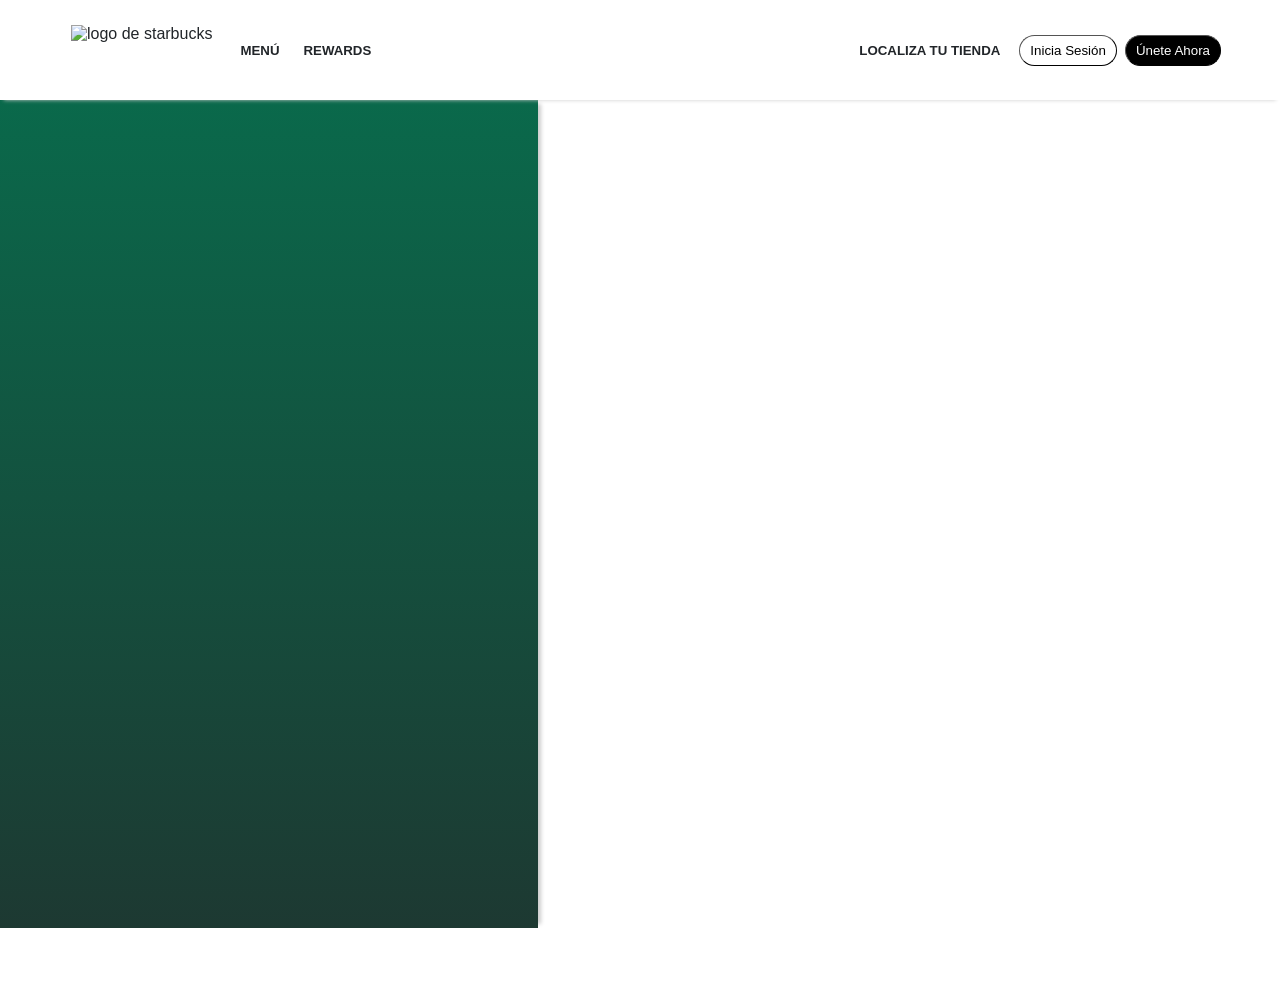
==== index.html @ 2ca8c6ea "primer commit" ====
<!DOCTYPE html>
<html lang="en">
<head>
    <meta charset="UTF-8">
    <meta name="viewport" content="width=device-width, initial-scale=1.0">
    <title>Registrate en nuestro programa de lealtad | Starbucks Rewards</title>
    <link rel="stylesheet" href="style.css">
</head>
<body>

    <nav>
        <section class="nav_sides">
            <img id="logo_navbar" src="https://images.seeklogo.com/logo-png/35/2/starbucks-logo-png_seeklogo-354127.png" alt="logo de starbucks">
            <div class="textos_navbar_left"><h5>MENÚ</h5></div>
            <div class="textos_navbar_left"><h5>REWARDS</h5></div>
        </section>

        <section class="nav_sides">
            <div style="margin-right: 15px;"><h5>LOCALIZA TU TIENDA</h5></div>
            <button class="botones_navbar" id="boton_1">Inicia Sesión</button>
            <button class="botones_navbar" id="boton_2">Únete Ahora</button>
        </section>
    </nav>

    <section class="main">
        <section class="left_green">
        </section>

        <section class="right_white">
        </section>
    </section>

</body>
</html>
---- style.css ----
body{
    background-color: #fff;
    margin: 0 0 0 0 ;
}


nav{
    box-shadow: 0 4px 4px -4px #ccc;

    background-origin: padding-box;
    background-color: #fff;

    padding-left: 55px;
    padding-right: 55px;

    font-family: sans-serif, Arial;
    font-size: 16px;
    color: rgb(33, 37, 41);

    position: sticky;
    top: 0px;

    height: 100px;

    display: flex;
    align-items: center;
    justify-content: space-between;

     z-index: 10000; 
}

    .nav_sides{
    display: flex;
    align-items: center;
}

        .textos_navbar_left{
        box-sizing: border-box;
        margin: 12;
        padding: 12px;
        font-size: 13.33;
}


            #logo_navbar{
            height: 50px;
            margin: 16px
}

        .botones_navbar{
            margin: 4px;
            padding: 7px 10px 7px 10px;
            border-radius: 30px;
            border-width: 1px;
            border-color: black;
        }

            #boton_2{
            
                color: rgb(255, 255, 255);
                background-color: black;
            }

                #boton_2:hover{
                    background-color: #707070;
                }

            #boton_1{
                background-color: #ffffff;
            }

                #boton_1:hover{
                    background-color: #ccc;
                }

.main{
    display: flex;
    flex-direction: row;
}

.left_green{
    
    flex-basis: 0 0 42%;

    box-shadow: 7px 0 4px -4px #ccc;
    position: sticky;
    top: 100px;

    height: 92vh;
    width: 42%;

    background-image: linear-gradient(0deg, rgb(29, 57, 50) 0%, rgb(10, 105, 75) 100%);;
}


.right_white{
    display: flex;
    position: ;
    height: 100vh;
    flex: 0 0 58%;
  
    background-color: #ffffff;

    width: 58%;

}
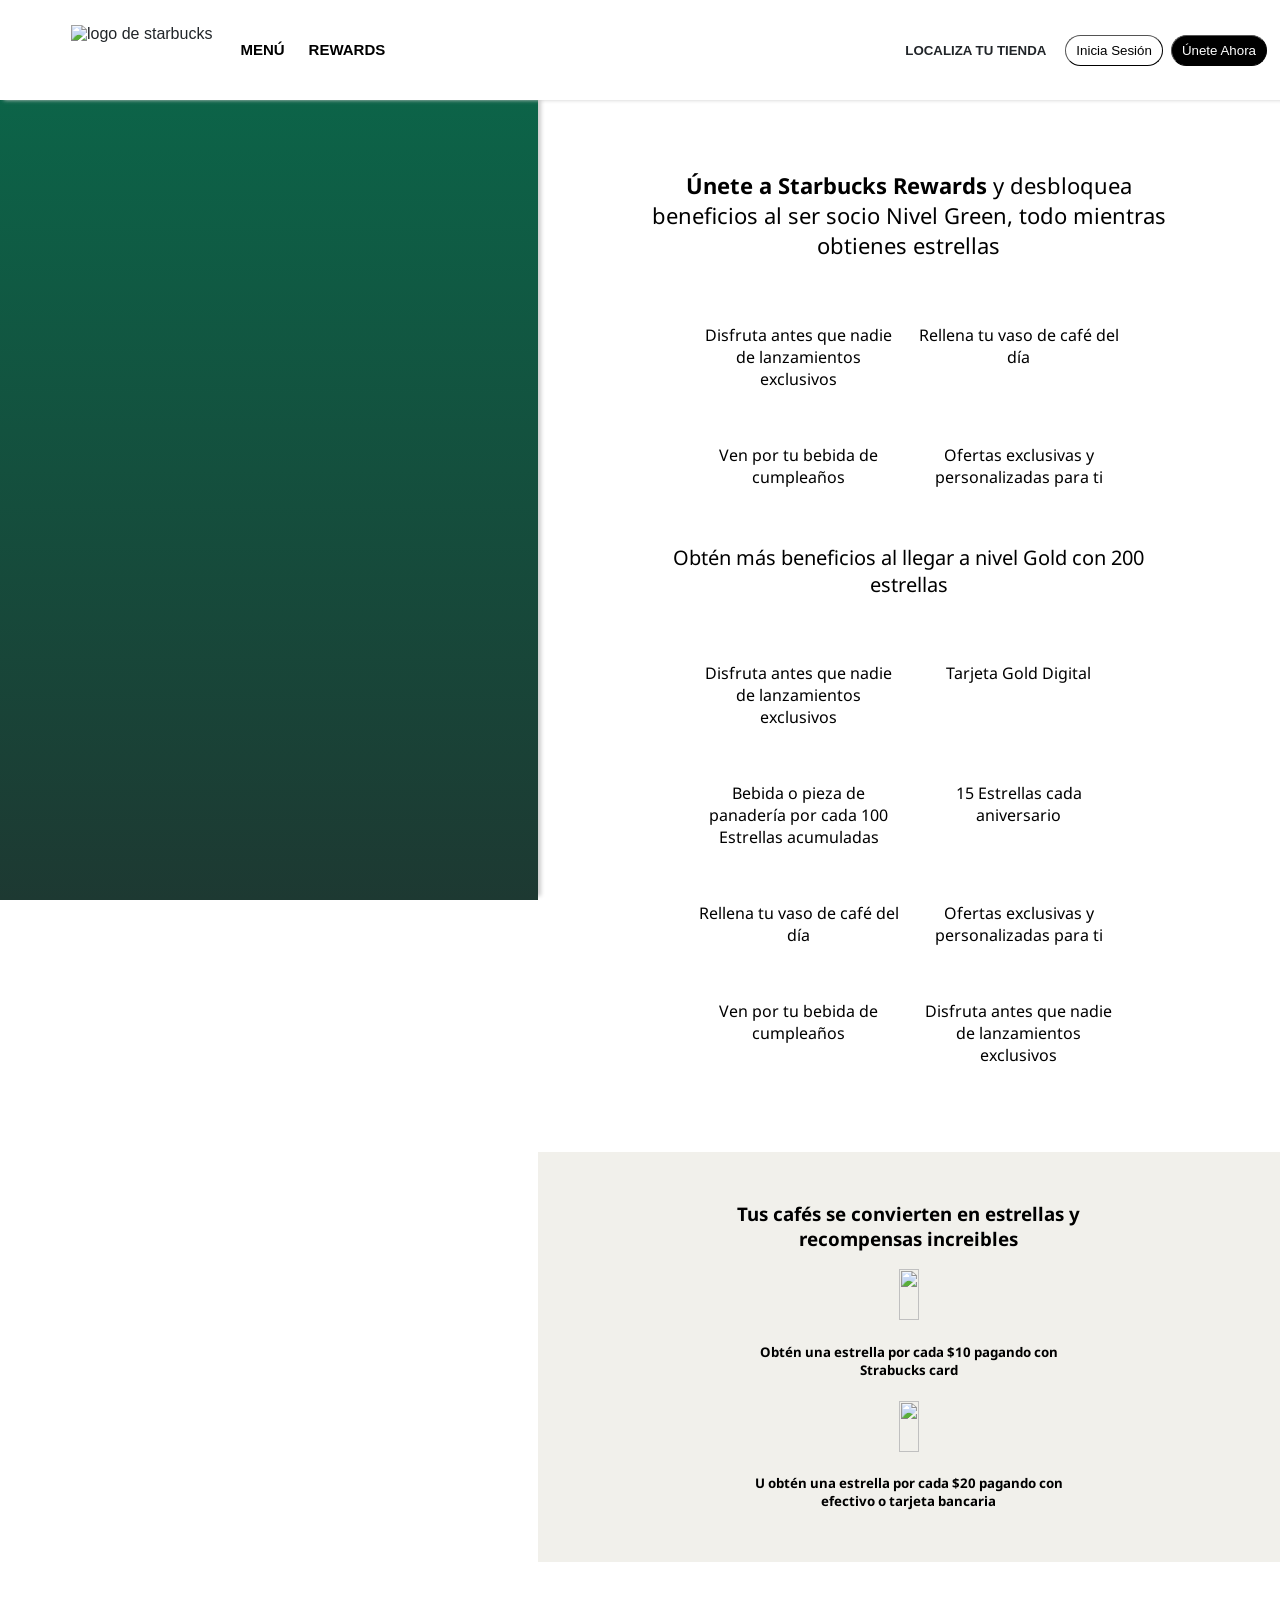
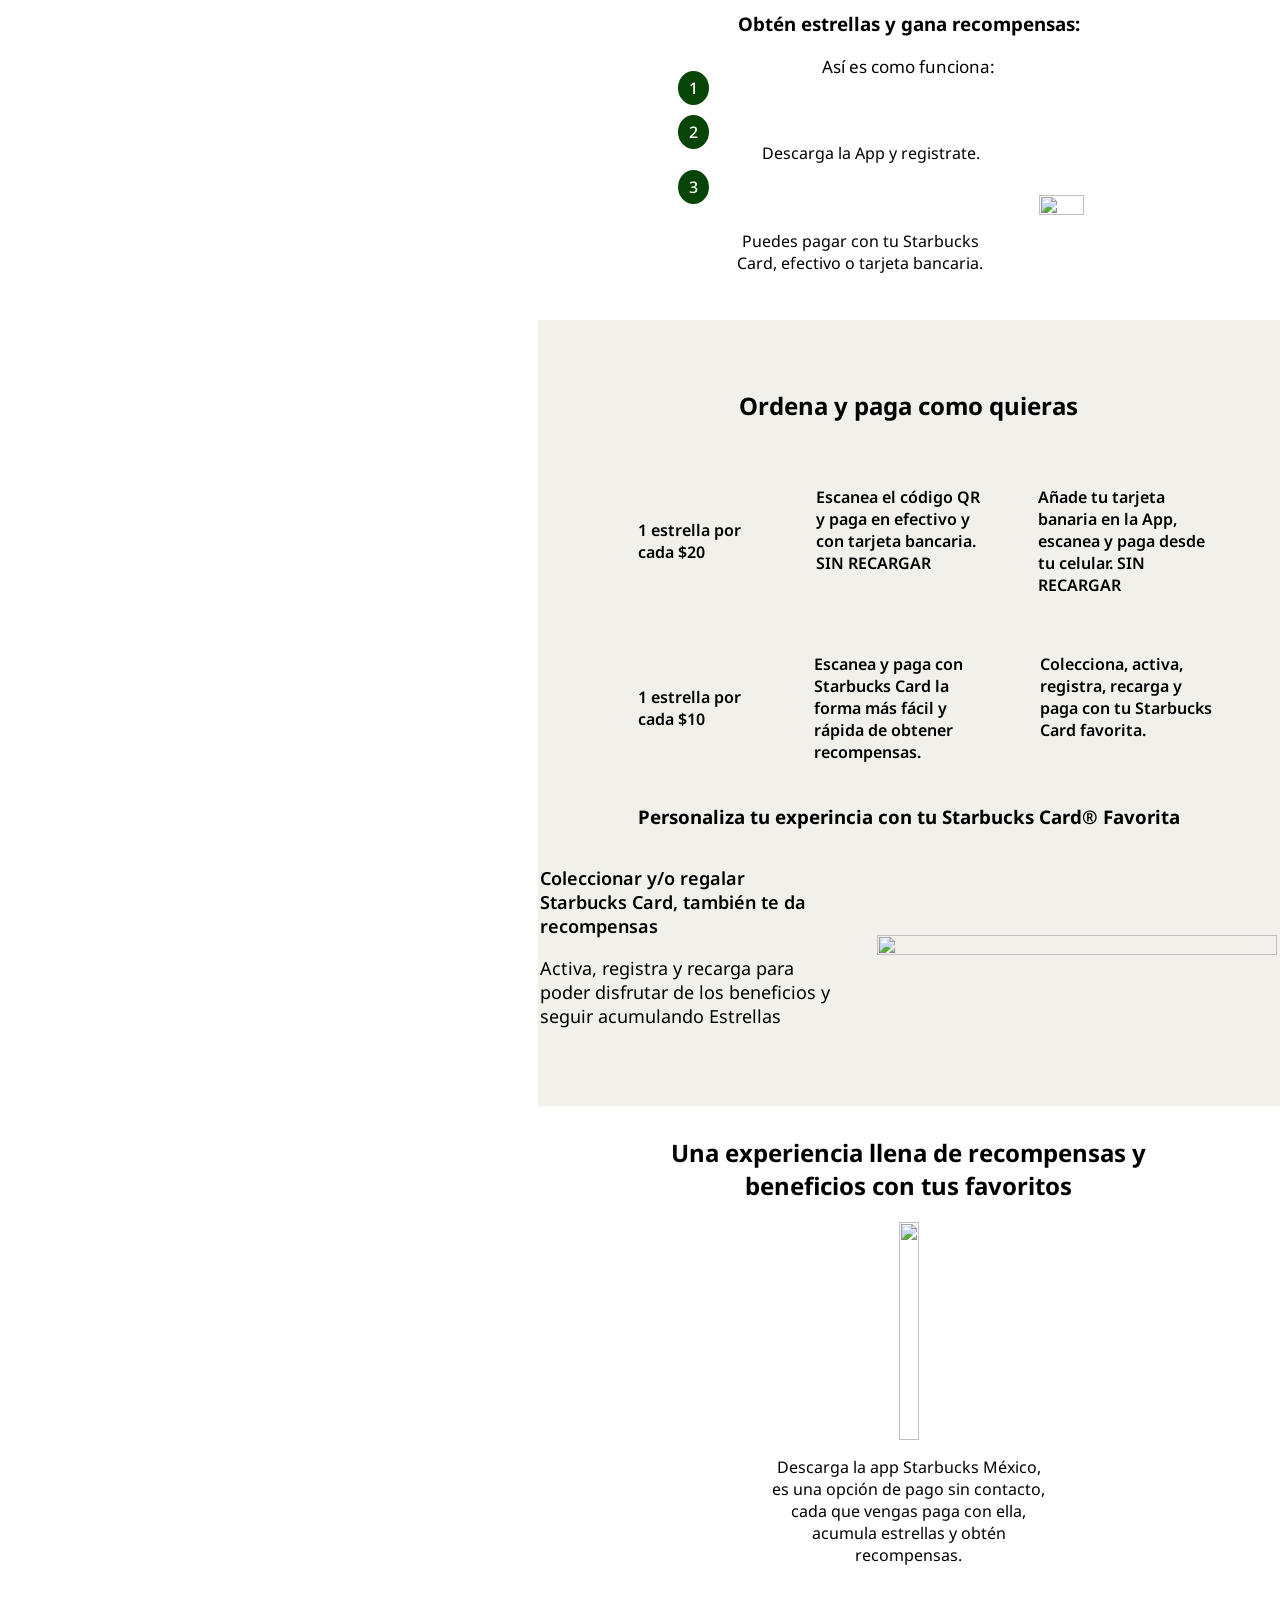
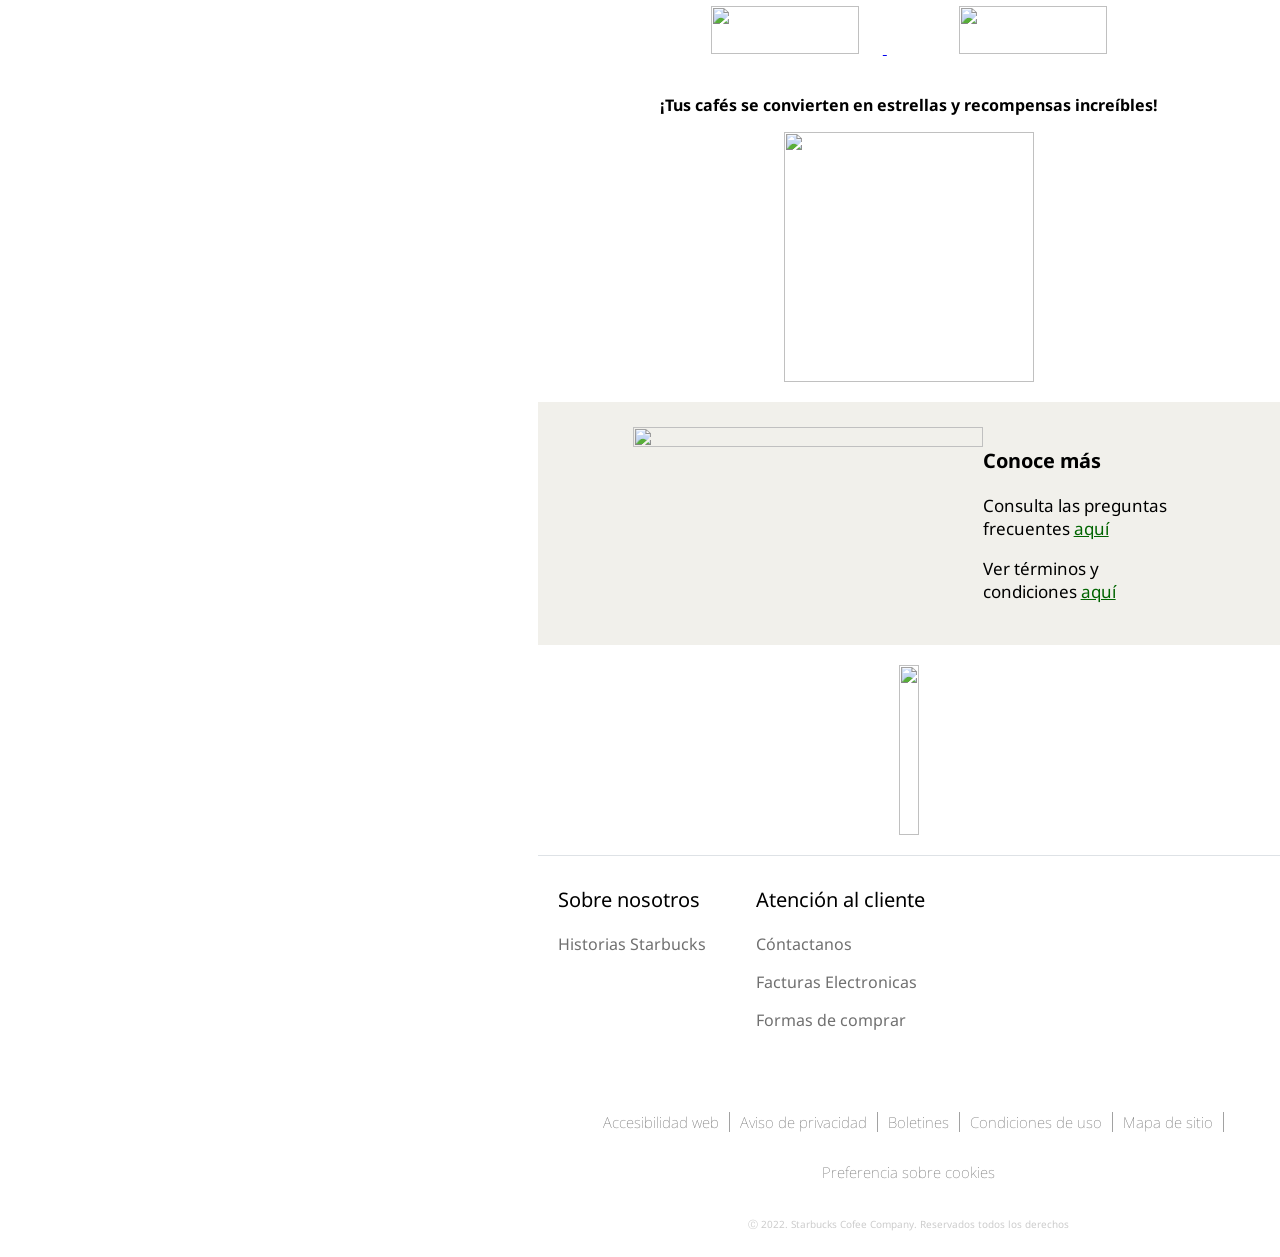
==== commit b17d5c41: "segundo commit" ====
--- a/index.html
+++ b/index.html
@@ -5,14 +5,17 @@
     <meta name="viewport" content="width=device-width, initial-scale=1.0">
     <title>Registrate en nuestro programa de lealtad | Starbucks Rewards</title>
     <link rel="stylesheet" href="style.css">
+    <style>
+    @import url('https://fonts.googleapis.com/css2?family=Noto+Sans:ital,wght@0,100..900;1,100..900&display=swap');
+    </style>
 </head>
 <body>
 
     <nav>
         <section class="nav_sides">
             <img id="logo_navbar" src="https://images.seeklogo.com/logo-png/35/2/starbucks-logo-png_seeklogo-354127.png" alt="logo de starbucks">
-            <div class="textos_navbar_left"><h5>MENÚ</h5></div>
-            <div class="textos_navbar_left"><h5>REWARDS</h5></div>
+            <div class="textos_navbar_left"><a class="botones_left" href="">MENÚ</a></div>
+            <div class="textos_navbar_left"><a class="botones_left" href="">REWARDS</a></div>
         </section>
 
         <section class="nav_sides">
@@ -22,11 +25,161 @@
         </section>
     </nav>
 
-    <section class="main">
+
         <section class="left_green">
         </section>
+    <section class="main">
 
         <section class="right_white">
+            <section id="primer_container">
+                <p style="margin: 0px 40px 26px 40px; text-align: center;" ><span style="font-weight: bold;">Únete a Starbucks Rewards</span> y desbloquea beneficios al ser socio Nivel Green, todo mientras obtienes estrellas</p>
+                <section class="container_imagenes_c1">
+                    <div class="elementos_c1"><img class="imagenes_c1" src="https://rewards.starbucks.mx/img/2023/06/nuevos-lanzamientos.png" alt=""> <p>Disfruta antes que nadie de lanzamientos exclusivos</p> </div>
+                    <div class="elementos_c1"><img class="imagenes_c1"src="https://rewards.starbucks.mx/img/2023/06/refill-cafe.png" alt=""> <p>Rellena tu vaso de café del día</p> </div>
+                    <div class="elementos_c1"><img class="imagenes_c1"src="https://rewards.starbucks.mx/img/2023/06/cumplea%C3%B1os.png" alt=""> <p>Ven por tu bebida de cumpleaños</p></div>
+                    <div class="elementos_c1"><img class="imagenes_c1" src="https://rewards.starbucks.mx/img/2023/06/ofertas-personalizadas.png" alt=""> <p>Ofertas exclusivas y personalizadas para ti</p></div>
+                </section>
+                <p style="margin: 40px 40px 26px 40px; text-align: center; font-size: 20px;">Obtén más beneficios al llegar a nivel Gold con 200 estrellas</p>
+                <section class="container_imagenes_c1">
+                    <div class="elementos_c1"><img class="imagenes_c1" src="https://rewards.starbucks.mx/img/2023/06/panaderia-bienvenida.png" alt=""><p>Disfruta antes que nadie de lanzamientos exclusivos</p></div>
+                    <div class="elementos_c1"><img class="imagenes_c1" src="https://rewards.starbucks.mx/img/2023/06/card-gold.png" alt=""><p>Tarjeta Gold Digital</p></div>
+                    <div class="elementos_c1"><img class="imagenes_c1" src="https://rewards.starbucks.mx/img/2023/06/100-estrellas.png" alt=""><p>Bebida o pieza de panadería por cada 100 Estrellas acumuladas</p></div>
+                    <div class="elementos_c1"><img class="imagenes_c1" src="https://rewards.starbucks.mx/img/2023/06/15-estrellas-aniversario.png" alt=""><p>15 Estrellas cada aniversario</p></div>
+                    <div class="elementos_c1"><img class="imagenes_c1" src="https://rewards.starbucks.mx/img/2023/06/refill-cafe.png" alt=""><p>Rellena tu vaso de café del día</p></div>
+                    <div class="elementos_c1"><img class="imagenes_c1" src="https://rewards.starbucks.mx/img/2023/06/ofertas-personalizadas.png" alt=""><p>Ofertas exclusivas y personalizadas para ti</p></div>
+                    <div class="elementos_c1"><img class="imagenes_c1" src="https://rewards.starbucks.mx/img/2023/06/cumplea%C3%B1os.png" alt=""><p>Ven por tu bebida de cumpleaños</p></div>
+                    <div class="elementos_c1"><img class="imagenes_c1" src="https://rewards.starbucks.mx/img/2023/06/nuevos-lanzamientos.png" alt=""><p>Disfruta antes que nadie de lanzamientos exclusivos</p></div>
+
+                </section>
+            </section>
+               
+            <section id=segundo_container >
+                <h3 style="width: 398px">Tus cafés se convierten en estrellas y recompensas increibles</h3>
+                <img class="imagenes_c2" src="https://rewards.starbucks.mx/img/2023/06/valor-estrella-sbx.png" alt="">
+                <h5 style="width: 350px;">Obtén una estrella por cada $10 pagando con Strabucks card</h5>
+                
+                <img class="imagenes_c2" src="https://rewards.starbucks.mx/img/2023/06/valor-estrella-efectivo.png" alt="">
+                <h5 style="width: 350px;">U obtén una estrella por cada $20
+                pagando con efectivo o tarjeta bancaria</h5>
+            </section>
+
+            <section id="tercer_container"> 
+                <h3>Obtén estrellas y gana recompensas:</h3>
+                <p style="font-size: 17px;">Así es como funciona:</p>
+
+                <section id="contenido_c3">
+                    <img id="right_c3" src="https://rewards.starbucks.mx/img/2023/06/chica-sbx.png" alt="">
+                    <section id="left_c3">
+                        <div data-name="1" class="elementos_c3">                   
+                            <img  class="imagenes_c3" src="https://rewards.starbucks.mx/img/2023/06/paso-1-movil.png" alt="">
+                            <p>Descarga la App y registrate.</p>
+                        </div>
+                        <div data-name="2" class="elementos_c3">                   
+                            <img  style="width: 50%; padding-left: 20px; padding-top: 20px;" src="https://rewards.starbucks.mx/img/2023/06/paso3.gif" alt="">
+                            <p></p>
+                        </div>
+                        <div data-name="3" class="elementos_c3">                   
+                            <img  class="imagenes_c3" src="https://rewards.starbucks.mx/img/2023/06/paso-2-movil.png" alt="">
+                            <p>Puedes pagar con tu Starbucks Card, efectivo o tarjeta bancaria.</p>
+                        </div>
+                    </section>
+                </section>
+            </section>
+
+            <section id="cuarto_container">
+                <h2 style="margin-bottom: 48px;">Ordena y paga como quieras</h2>
+                <section class="tercios_c4">
+                    <div class="primeros_tercios_c4">
+                        <img class="star1" src="https://rewards.starbucks.mx/img/2023/06/estrella.png" alt="">
+                        <p>1 estrella por cada $20</p>
+                    </div>
+                    <div class="segundos_terceros_c4">
+                        <img class="telefonos_c4" src="https://rewards.starbucks.mx/img/2023/06/efectivo.png" alt="">
+                        <p>Escanea el código QR y paga en efectivo y con tarjeta bancaria. SIN RECARGAR</p>
+                    </div>
+                    <div class="segundos_terceros_c4">
+                        <img class="telefonos_c4"src="https://rewards.starbucks.mx/img/2023/06/tarjeta-credito.png" alt="">
+                        <p>Añade tu tarjeta banaria en la App, escanea y paga desde tu celular. SIN RECARGAR</p>
+                    </div>
+                </section>
+                <section class="tercios_c4">
+                    <div class="primeros_tercios_c4">
+                        <img class="star1" src="https://rewards.starbucks.mx/img/2023/06/estrella.png" alt="">
+                        <p>1 estrella por cada $10</p>
+                    </div>
+                    <div class="segundos_terceros_c4">
+                        <img class="telefonos_c4" src="https://rewards.starbucks.mx/img/2023/06/sbx-pago.png" alt="">
+                        <p>Escanea y paga con Starbucks Card la forma más fácil y rápida de obtener recompensas.</p>
+                    </div>
+                    <div class="segundos_terceros_c4">
+                        <img class="telefonos_c4"src="https://rewards.starbucks.mx/img/2023/06/tarjetas-sbx.png" alt="">
+                        <p>Colecciona, activa, registra, recarga y paga con tu Starbucks Card favorita.</p>
+                    </div>
+                </section>
+                <h3>Personaliza tu experincia con tu Starbucks Card® Favorita</h3>
+                <section id="bottom_c4">
+                    <div style="width: 40%;">
+                        <p>Coleccionar y/o regalar Starbucks Card, también te da recompensas</p>
+                        <p style="font-weight: normal;">Activa, registra y recarga para poder disfrutar de los beneficios y seguir acumulando Estrellas</p>
+                    </div>                  
+                    <img style="width: 400px; height: fit-content;" src="https://rewards.starbucks.mx/img/2023/06/sbx-cards.gif" alt="">
+                </section>
+
+
+            </section>
+
+            <section id="quinto_container">
+                <h2>Una experiencia llena de recompensas y beneficios con tus favoritos</h2>
+                <img style="height: 218px; width: fit-content;" src="https://rewards.starbucks.mx/img/2023/06/estrellas-65.gif" alt="">
+                <p style="width: 50%;">Descarga la app Starbucks México, es una opción de pago sin contacto, cada que vengas paga con ella, acumula estrellas y obtén recompensas.</p>
+                <div id="botones_descarga">
+                    <a target="_blank" class="boton_descarga"  href="https://apps.apple.com/mx/app/starbucks-m%C3%A9xico/id570779372">
+                        <img class="boton_descarga" src="https://rewards.starbucks.mx/items/4fe2e05c02a54cec809c3926b2fc1f23.png" alt="">
+                    </a>    
+                    <a target="_blank" class="boton_descarga" href="https://play.google.com/store/apps/details?id=com.starbucks.mx">
+                        <img class="boton_descarga" src="https://rewards.starbucks.mx/items/F9E95B11CA554D399139CE1BEDC36A10.png" alt="">
+                    </a>
+                </div>
+                <p style="font-weight: bold;">¡Tus cafés se convierten en estrellas y recompensas increíbles!</p>
+                <img style="height: 250px; width: 250px;" src="https://rewards.starbucks.mx/img/2023/06/gold-pan.png" alt="">
+            </section>
+
+            <section id="sexto_container">
+                <img id="img_c6" src="https://rewards.starbucks.mx/img/2023/06/icono.png" alt="">
+                <div>
+                    <h3>Conoce más</h3>
+                    <p>Consulta las preguntas frecuentes <span><a class="links_c6" href="">aquí</a></span></p>
+                    <p>Ver términos y condiciones <span><a class="links_c6" href="">aquí</a></span></p>
+                </div>
+            </section>
+
+            <section id="septimo_container">
+                <img style="height: 170px; width: fit-content;" src="https://rewards.starbucks.mx/img/2023/06/logo.png" alt="">
+            </section>
+
+            <footer id="octavo_container">
+                <section class="columnas_footer">
+                    <p>Sobre nosotros</p>
+                    <p class="grey_footer_text">Historias Starbucks</p>
+                </section>
+                <section class="columnas_footer">
+                    <p>Atención al cliente</p>
+                    <p class="grey_footer_text">Cóntactanos</p>
+                    <p class="grey_footer_text">Facturas Electronicas</p>
+                    <p class="grey_footer_text">Formas de comprar</p>
+                </section>
+            </footer>
+            <footer> 
+                <section class="footer_links">
+                    <p class="footer_link">Accesibilidad web</p>
+                    <p class="footer_link">Aviso de privacidad</p>
+                    <p class="footer_link">Boletines</p>
+                    <p class="footer_link">Condiciones de uso</p>
+                    <p class="footer_link">Mapa de sitio</p>
+                    <p style="padding: 0px 10px 0px 10px">Preferencia sobre cookies</p>
+                </section>
+                <p id="last_text">Ⓒ 2022. Starbucks Cofee Company. Reservados todos los derechos</p>
+            </footer>
         </section>
     </section>
 
--- a/style.css
+++ b/style.css
@@ -1,6 +1,9 @@
 body{
     background-color: #fff;
     margin: 0 0 0 0 ;
+    font-family: "Noto Sans";
+    position: relative;
+    height: 100%;
 }
 
 
@@ -17,16 +20,17 @@
     font-size: 16px;
     color: rgb(33, 37, 41);
 
-    position: sticky;
+    position: fixed;
     top: 0px;
 
     height: 100px;
+    width: 95%;
 
     display: flex;
     align-items: center;
     justify-content: space-between;
 
-     z-index: 10000; 
+    z-index: 10000; 
 }
 
     .nav_sides{
@@ -40,6 +44,13 @@
         padding: 12px;
         font-size: 13.33;
 }
+
+        .botones_left{
+            color: black;
+            font-size: 15px;
+            font-weight: bold;
+            text-decoration: none;
+        }
 
 
             #logo_navbar{
@@ -63,7 +74,8 @@
 
                 #boton_2:hover{
                     background-color: #707070;
-                }
+                    cursor: pointer;
+                }   
 
             #boton_1{
                 background-color: #ffffff;
@@ -71,11 +83,12 @@
 
                 #boton_1:hover{
                     background-color: #ccc;
+                    cursor: pointer;
                 }
 
 .main{
     display: flex;
-    flex-direction: row;
+    flex-direction: row-reverse;
 }
 
 .left_green{
@@ -83,10 +96,10 @@
     flex-basis: 0 0 42%;
 
     box-shadow: 7px 0 4px -4px #ccc;
-    position: sticky;
-    top: 100px;
-
-    height: 92vh;
+    position: fixed;
+    top: 0px;
+
+    height: 100vh;
     width: 42%;
 
     background-image: linear-gradient(0deg, rgb(29, 57, 50) 0%, rgb(10, 105, 75) 100%);;
@@ -95,6 +108,7 @@
 
 .right_white{
     display: flex;
+    flex-direction: column;
     position: ;
     height: 100vh;
     flex: 0 0 58%;
@@ -103,4 +117,230 @@
 
     width: 58%;
 
-}+}
+
+    #primer_container{
+        margin-top: 100px;
+        padding: 70px;
+        font-size: 22px;
+    }
+
+        .container_imagenes_c1{
+            display: flex;
+            flex-direction: row;
+            flex-wrap: wrap;
+            justify-content: center;
+            padding: 0px 10px 0px 10px;
+        }
+
+        .elementos_c1{
+            font-size: 16px;
+            width: 200px;
+            padding: 0px 10px 0px 10px;
+            text-align: center;
+
+        }
+
+        .imagenes_c1{
+            height: 112px;
+            justify-content: center;
+        }
+
+    #segundo_container{
+        display: flex;
+        flex-direction: column;
+        font-size: 16px;
+        font-weight: 400;
+        text-align: center;
+        justify-content: center;
+        align-items: center;
+        background-color: rgb(241, 240, 235);
+        padding: 30px 0px 30px 0px
+    }
+
+        .imagenes_c2{
+            height: 51px;
+            width: fit-content;
+        }
+
+    #tercer_container{
+        text-align: center;
+        padding-top: 30px
+    }
+        #contenido_c3{
+            margin: 48px 105px 30px 105px;
+            display: flex;
+            flex-direction: row-reverse;
+
+        }
+
+        #right_c3{
+            width: 35%;
+            height: fit-content;
+            padding-right: 50px;
+            align-self: center;
+        }
+
+            .elementos_c3{
+                font-size: 16px;
+                font-weight: normal;
+                display: flex;
+                flex-direction: row;
+                align-items: center;
+            }
+
+            .imagenes_c3{
+                width: 25%;
+            }
+
+            .elementos_c3::before{
+                content: attr(data-name);
+                font-weight: 500;
+                color: rgb(255, 255, 255);
+                background-color:rgb(6, 69, 6);
+                border-radius: 50%;
+                padding: 6px 11px 6px 11px ;
+
+                position:relative;
+                top:-65px;
+                right:-35px;                
+            }
+
+    #cuarto_container{
+        background-color: rgb(241, 240, 235);
+        text-align: center;
+        padding-top: 50px;
+
+        font-weight: 600;
+    }
+
+        .tercios_c4{
+            display: flex;
+            justify-content: center;
+            margin-bottom: 25px;
+        }
+
+            .primeros_tercios_c4{
+                display: flex;
+                align-items: center;
+                width: 20%;
+                margin-right: 15px;
+                text-align: left;
+            }
+
+            .star1{
+                width: 50px;
+            }
+
+            .segundos_terceros_c4{
+                width: 30%;
+                display: flex;
+                text-align: left;
+            }
+
+            .telefonos_c4{
+                width:75px;
+                margin-right: 12px;
+                margin-left: 15px;
+            }
+        #bottom_c4{
+            display: flex;
+            justify-content: center;
+            align-items: center;
+            gap: 40px;
+            font-size: 18px;
+            text-align: left;
+            margin-bottom: 60px;
+        }
+
+
+    #quinto_container{
+        display: flex;
+        flex-direction: column;
+        align-items: center;
+
+        font-size: 16px;
+        font-weight: normal;
+        margin: 10px 95px 20px 95px;
+        text-align: center;
+    }    
+
+        .botones_descarga{
+            display: flex;
+            
+        }
+
+        .boton_descarga{
+            width: 148px;
+            height: 48px;
+            margin: 24px;
+            
+        }
+
+    #sexto_container{
+        background-color: rgb(241, 240, 235);
+
+        display: flex;
+        justify-content: center;
+    
+
+        padding: 25px 95px 25px 95px;
+
+        font-size: 17px;
+    
+    }
+
+        .links_c6{
+            color: darkgreen;
+        }
+
+        #img_c6{width: 350px; height: fit-content;}
+
+    #septimo_container{
+        display: flex;
+        justify-content: center;
+        padding: 20px 0px 20px 0px;
+        border-bottom-style: solid;
+        border-bottom-width: 1px;
+        border-color: rgb(222, 226, 230);
+    }
+
+    #octavo_container{
+        display: flex;
+        font-size: 20px;
+    }
+
+        .columnas_footer{
+            padding: 10px 30px 50px 20px;
+        }
+
+        .grey_footer_text{
+            font-size: 16px;
+            color: #707070;
+            cursor: pointer;
+        }
+
+        .footer_links{
+            display: flex;
+            flex-wrap: wrap;
+            justify-content: center;
+            color: #5f5f5f;
+            font-size: 15px;
+            font-weight: lighter;
+            margin-bottom: 20px;
+        }
+
+        .footer_link{
+            padding: 0px 10px 0px 10px;
+            border-right-color: #a2a2a2;
+            border-right-style: solid;
+            border-right-width: 1px;
+        }
+
+        #last_text{
+
+            text-align: center;
+            font-size: x-small;
+            color: #ccc;
+            padding-bottom: 15px;
+        }
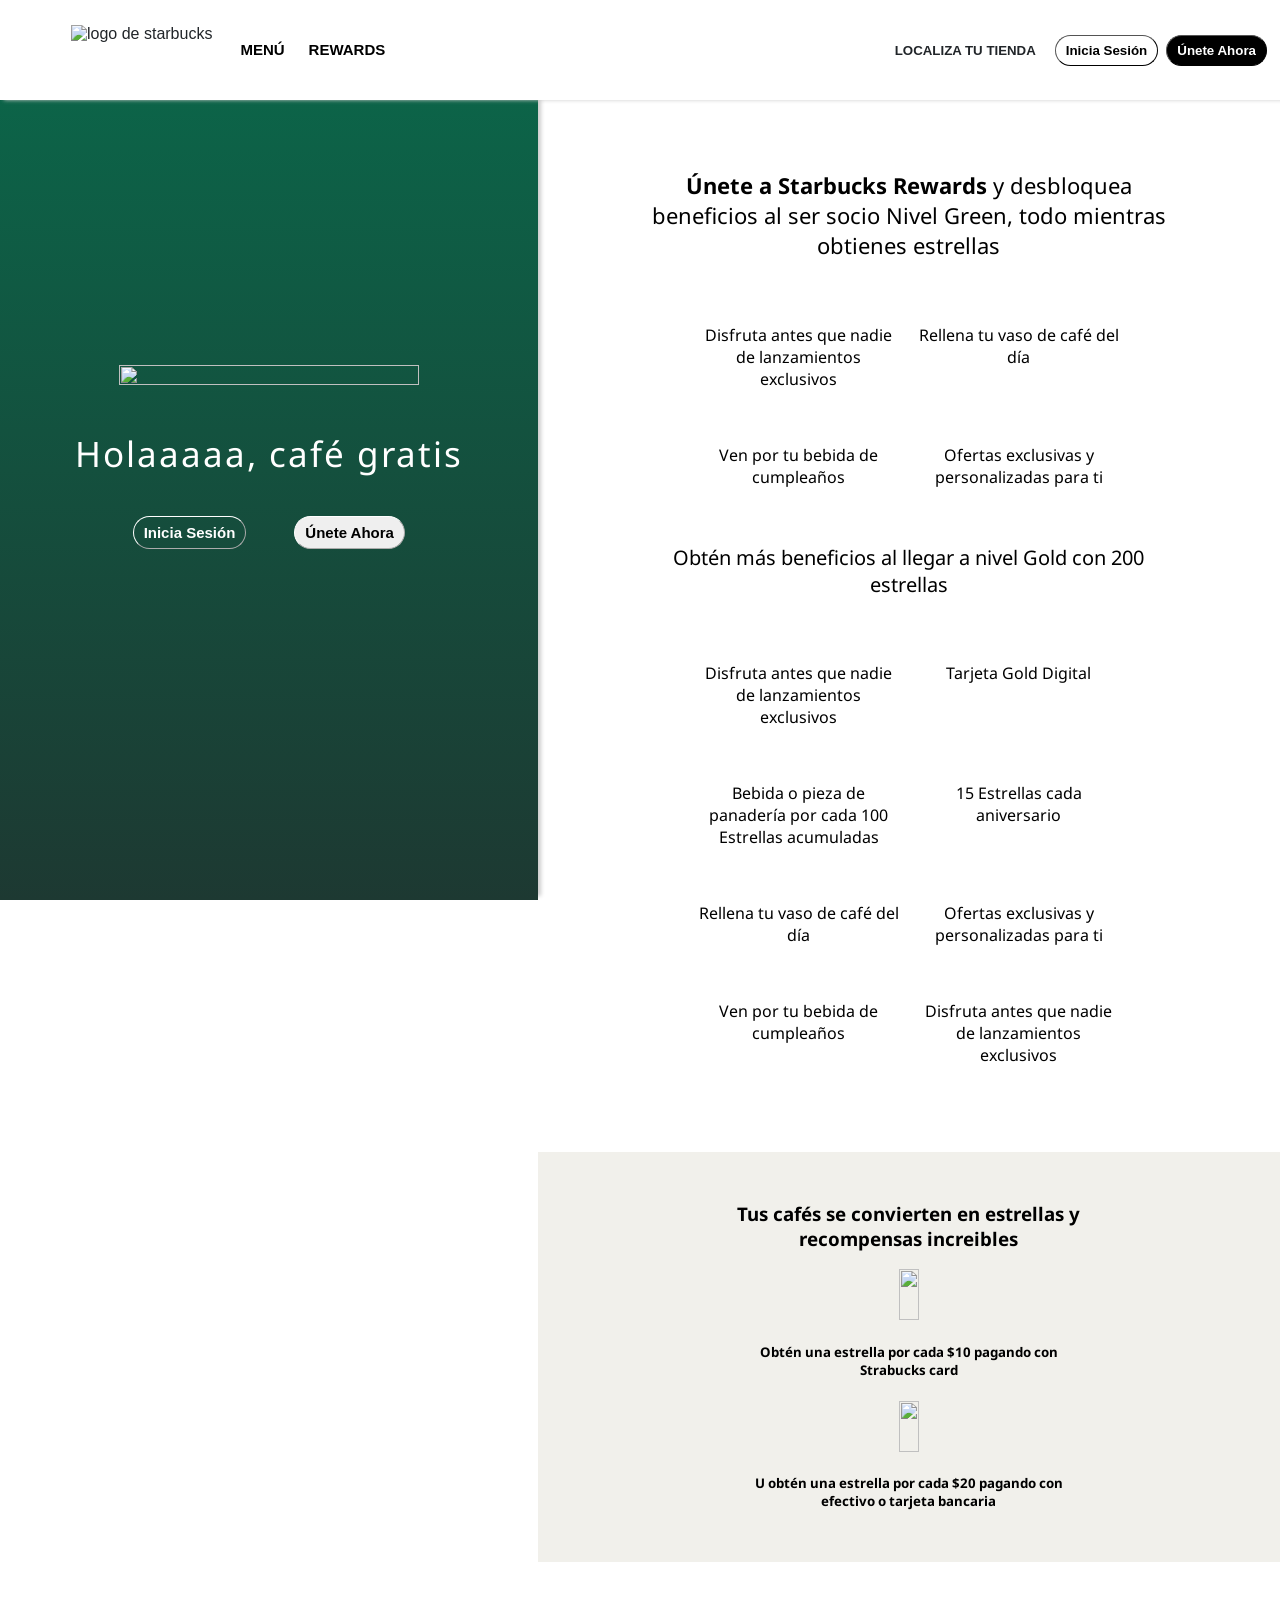
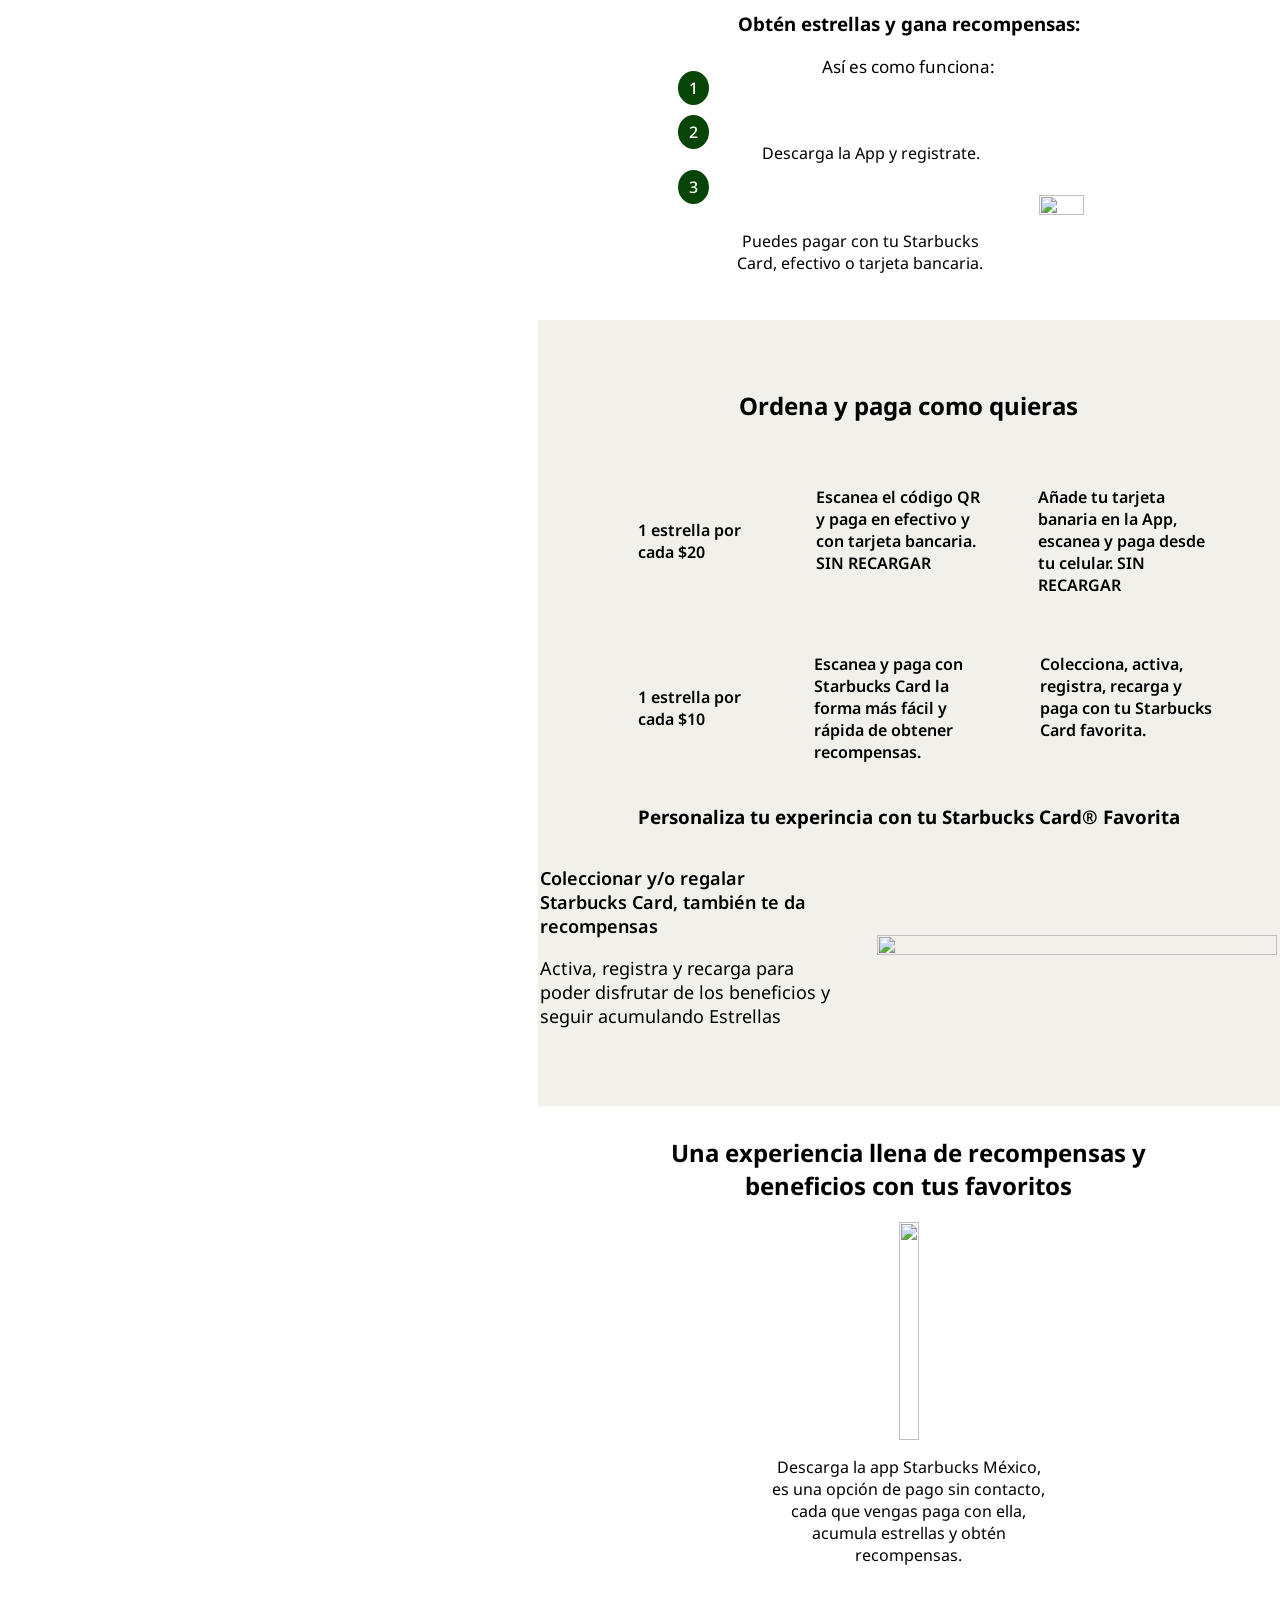
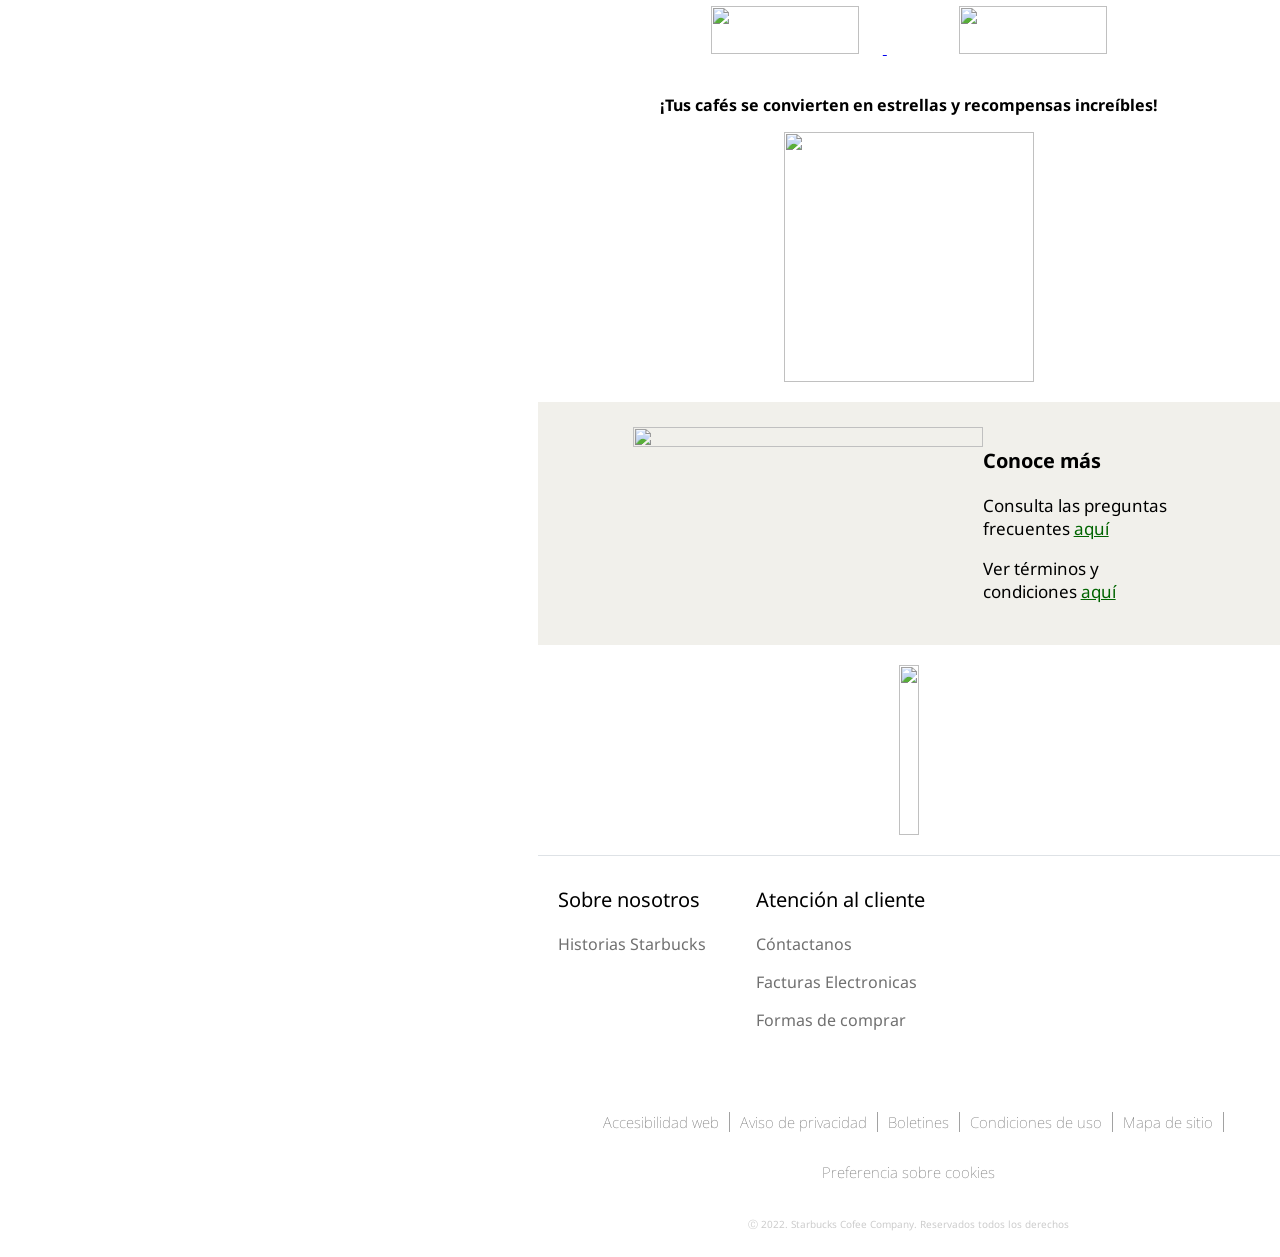
==== commit 2ce54aa1: "rewards termindado" ====
--- a/index.html
+++ b/index.html
@@ -27,6 +27,15 @@
 
 
         <section class="left_green">
+            <section id="left_contents">
+                <img style="width: 300px; height: fit-content;" src="https://rewards.starbucks.mx/img/title2.png" alt="">
+                <p id="texto_left_green">Holaaaaa, café gratis</p>
+                <div id="botones_green">
+                    <button class="boton_green" id="boton_green_1">Inicia Sesión</button>
+                    <button class="boton_green">Únete Ahora</button>
+                </div>
+            </section>
+            <img id="imagen_left" src="https://rewards.starbucks.mx/_next/static/media/bg-section-left-hand.0d6943f4dd00e30428d035564a73c510.png" alt="">
         </section>
     <section class="main">
 
--- a/style.css
+++ b/style.css
@@ -64,6 +64,7 @@
             border-radius: 30px;
             border-width: 1px;
             border-color: black;
+            font-weight: bold;
         }
 
             #boton_2{
@@ -102,8 +103,68 @@
     height: 100vh;
     width: 42%;
 
+    display: flex;
+    justify-content: center;
+    align-items: center;
+
     background-image: linear-gradient(0deg, rgb(29, 57, 50) 0%, rgb(10, 105, 75) 100%);;
 }
+
+    #left_contents{
+        display: flex;
+        flex-direction: column;
+        align-items: center;
+        justify-self:center;
+        font-size: 35px;
+        color: white;
+        letter-spacing: 2px;
+    }
+
+        #botones_green{
+            display: flex;
+            gap: 40px;
+            
+        }
+
+        .boton_green{
+            margin: 4px;
+            padding: 7px 10px 7px 10px;
+            border-radius: 30px;
+            border-width: 1px;
+            border-color: #ffffff;
+            font-weight: bold;
+            font-size: 15px;
+            cursor: pointer;
+        }
+
+            #boton_green_1{
+                color: white;
+                background-color: transparent;
+            }
+
+            #boton_green_1:hover{
+                color: green;
+                border-color: green;
+            }
+
+        #imagen_left{
+            width: 35vh;
+            position: fixed;
+            bottom: 0vh;
+            right: 58vw;
+        }    
+
+
+        #texto_left_green::after{
+            content: "";
+            background-image: url(htps://rewards.starbucks.mx/_next/static/media/bg-section-left-hand.0d6943f4dd00e30428d035564a73c510.png);
+            width: 30%;
+            height: 30%;
+            position: absolute;
+            background-position: 100% 100%;
+            z-index: 10000;
+        }
+
 
 
 .right_white{
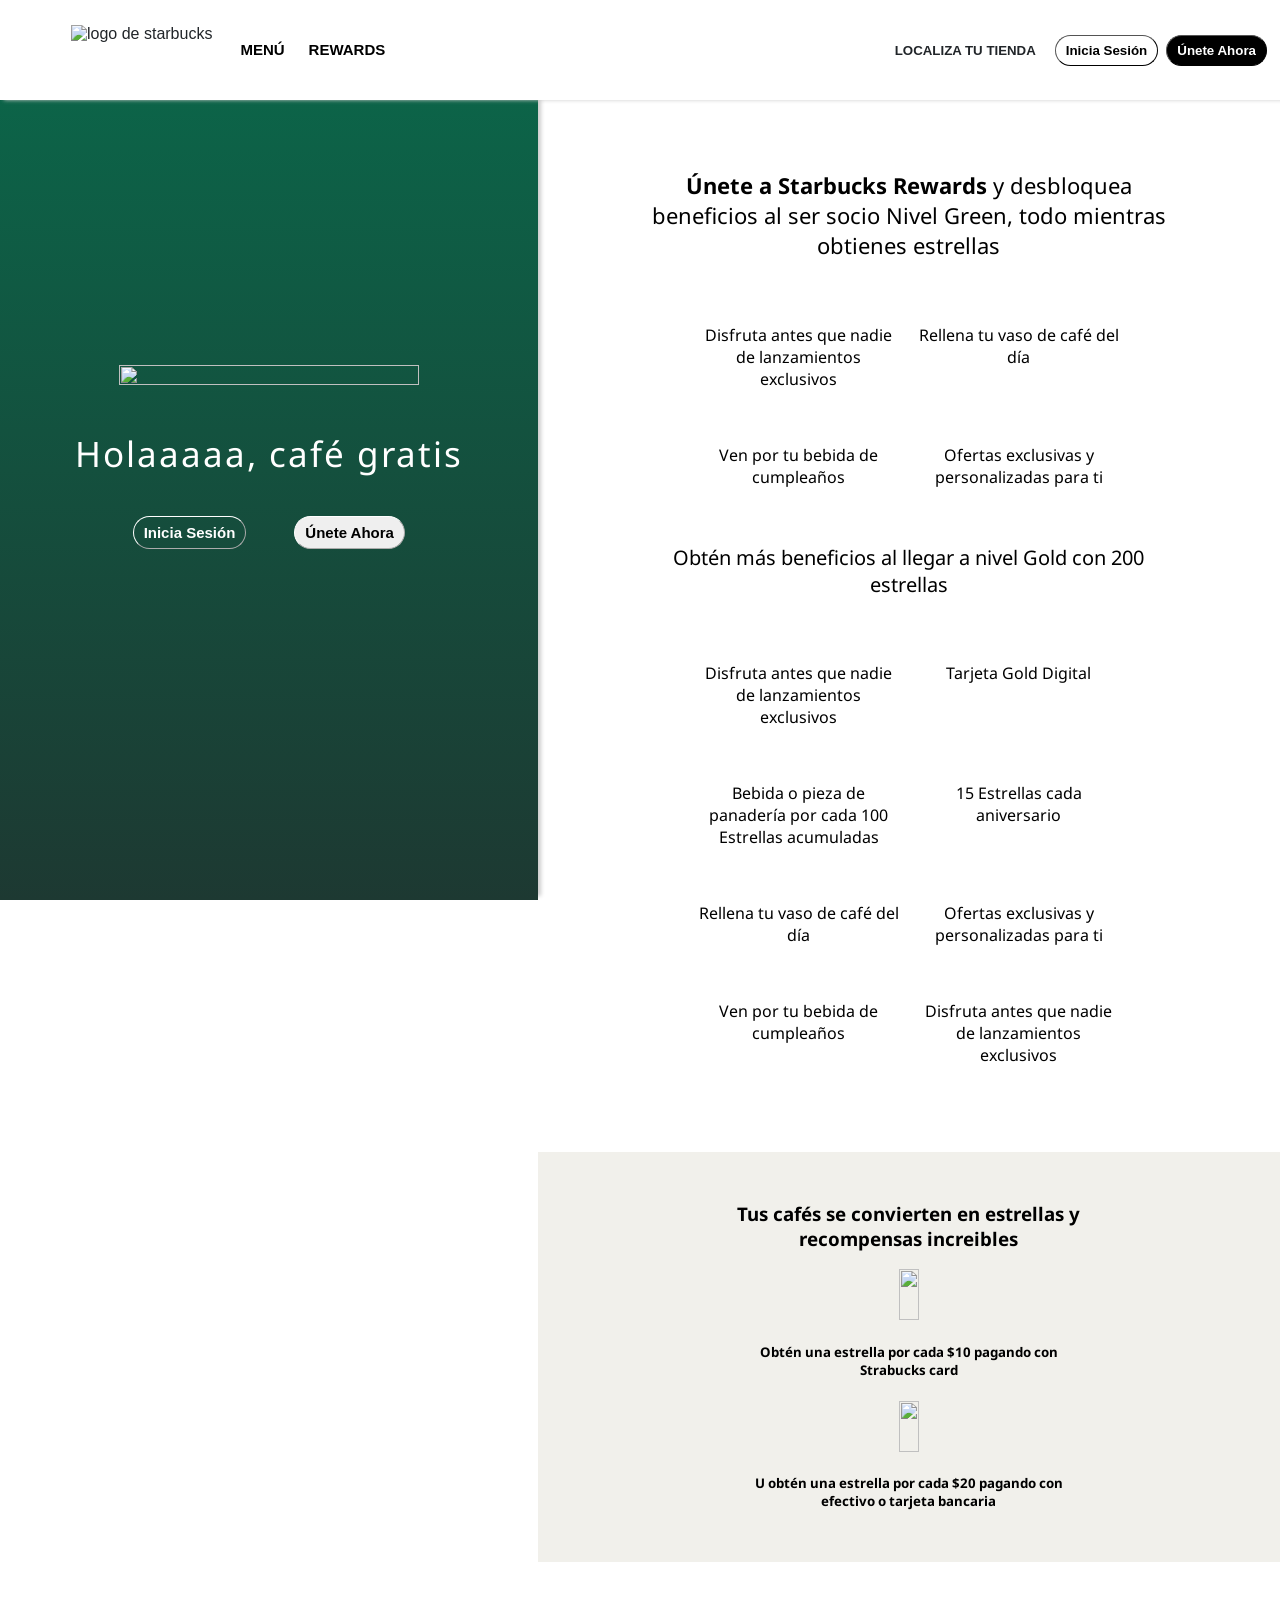
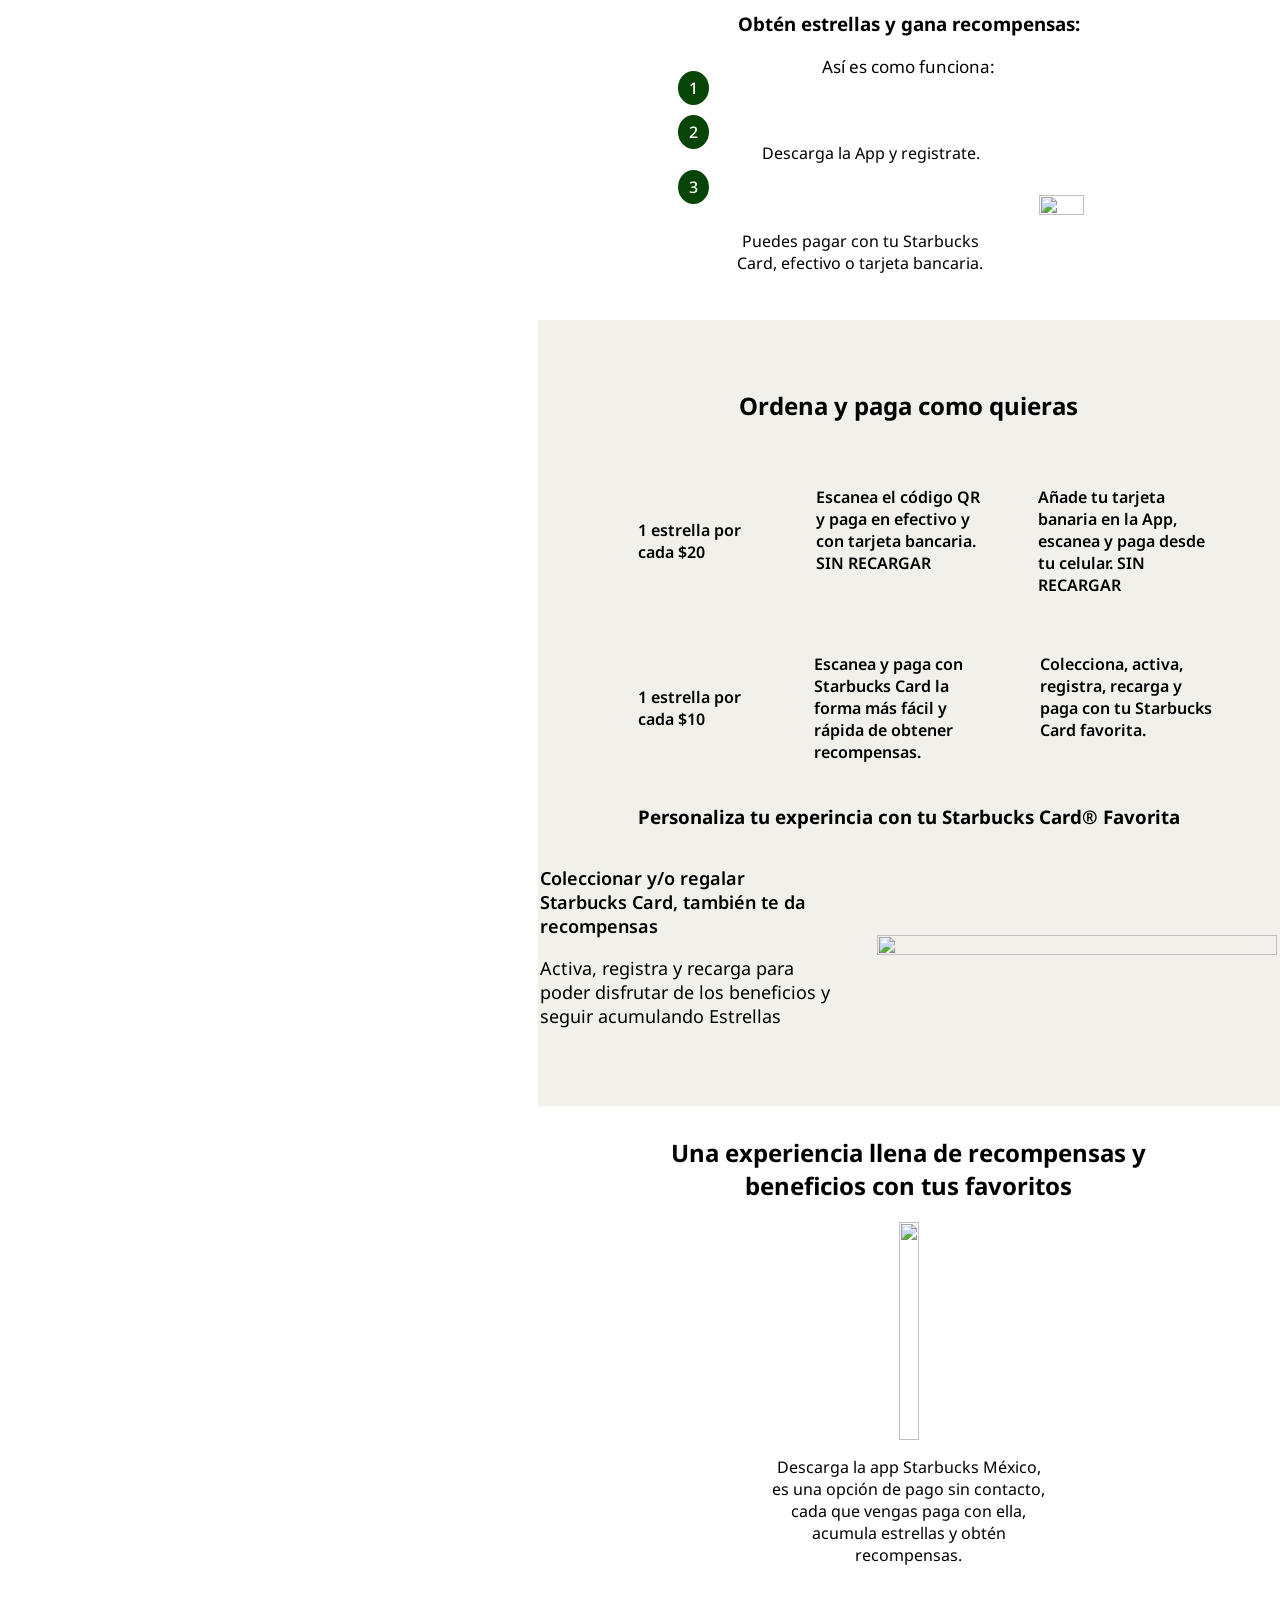
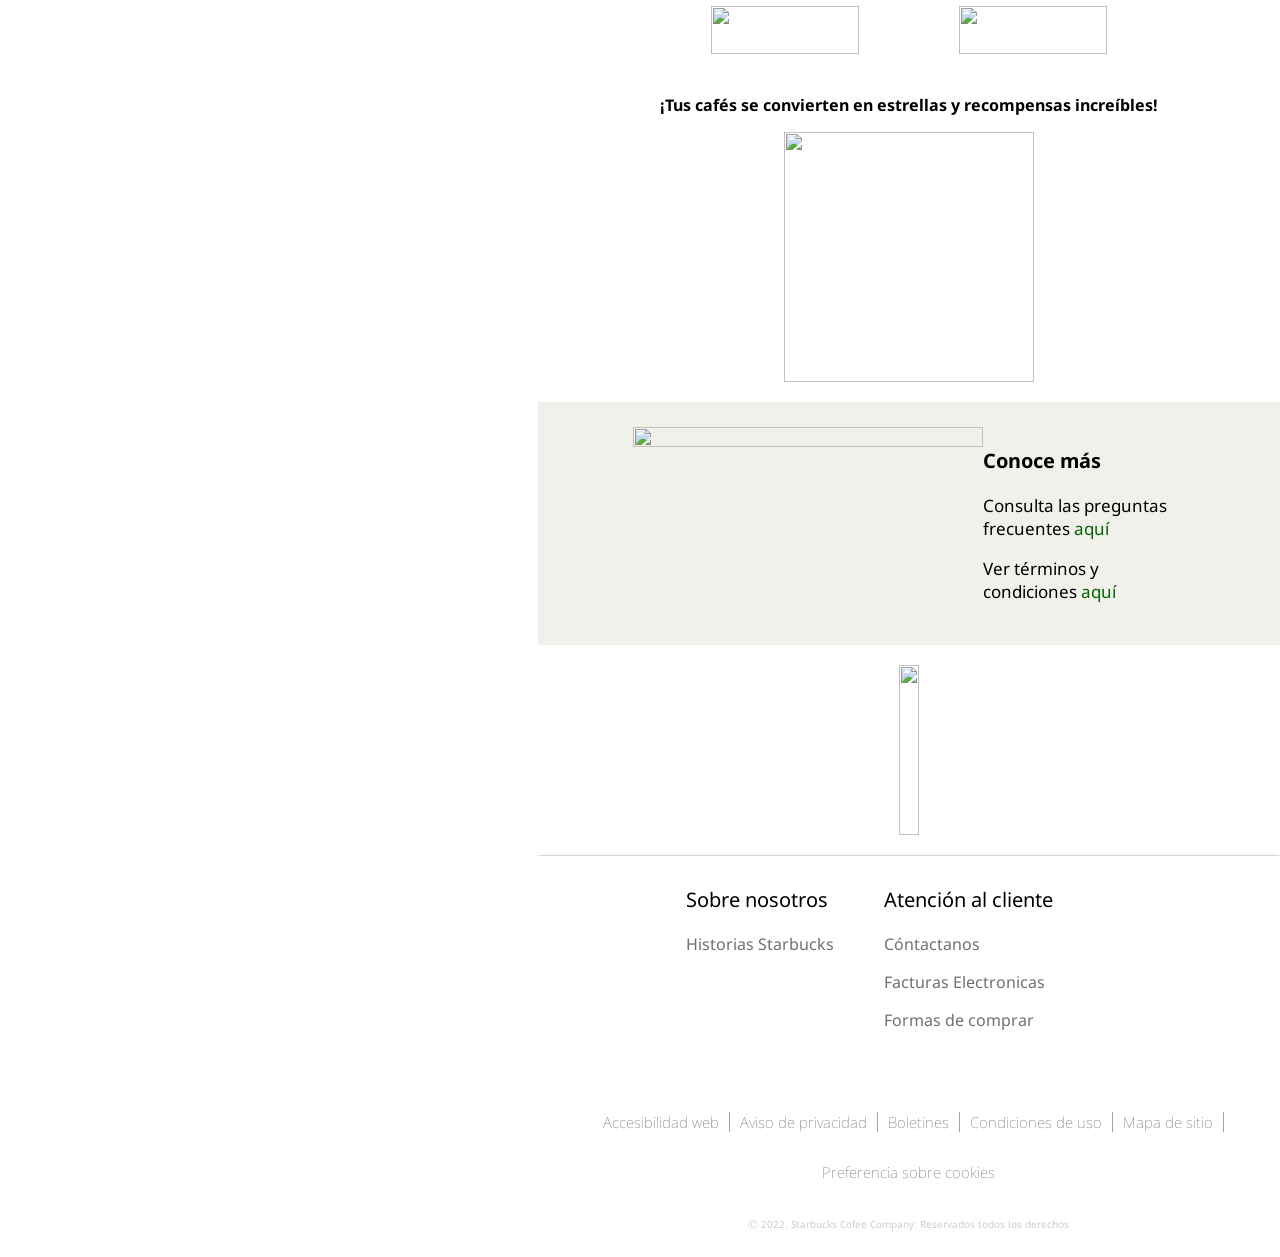
==== commit 7ab394b4: "menu" ====
--- a/index.html
+++ b/index.html
@@ -14,7 +14,7 @@
     <nav>
         <section class="nav_sides">
             <img id="logo_navbar" src="https://images.seeklogo.com/logo-png/35/2/starbucks-logo-png_seeklogo-354127.png" alt="logo de starbucks">
-            <div class="textos_navbar_left"><a class="botones_left" href="">MENÚ</a></div>
+            <div class="textos_navbar_left"><a class="botones_left" href="menu.html">MENÚ</a></div>
             <div class="textos_navbar_left"><a class="botones_left" href="">REWARDS</a></div>
         </section>
 
--- a/style.css
+++ b/style.css
@@ -369,6 +369,10 @@
     #octavo_container{
         display: flex;
         font-size: 20px;
+        box-shadow: 0 -4px 4px -4px #ccc;
+        padding-left: 10vw;
+
+
     }
 
         .columnas_footer{
@@ -404,4 +408,64 @@
             font-size: x-small;
             color: #ccc;
             padding-bottom: 15px;
-        }+        }
+
+
+#main_menu{
+    font-size: 19px;
+    font-weight: 530;
+
+    margin: 0px 10vw 30px 10vw;
+}
+
+    .titulos_menu{
+        border-bottom-color:rgb(175, 175, 175) ;
+        border-bottom-width:1px ;
+        border-bottom-style:solid ;
+        border-top-color:rgb(175, 175, 175) ;
+        border-top-width:1px ;
+        border-top-style:solid ;
+
+        padding: 20px 0 20px 0;
+        margin-top: 10px;
+        margin-bottom: 30px;
+    }
+
+    .grid_container_menu{
+        display: grid;
+        grid-template-columns: 1fr 1fr 1fr;
+        gap: 1em;
+
+        justify-items: center;
+    }
+
+    .link_wrapper, .link_wrapper:visited, .link_wrapper:focus, .link_wrapper:active, .link_wrapper:hover{
+        text-align: center;
+        font-size: 19px;
+        font-weight: 530;
+        text-decoration: none;
+        color: black;
+    }
+
+
+
+    .grid_item_menu{
+        text-align: center;
+        text-decoration: none;
+    }
+
+    .grid_item_image{
+        height: 150px ;
+        padding: 0px;
+        background-color: rgb(30, 57, 50);
+        border-radius: 100%;
+        border-width: 10px;
+        border-color: rgb(30, 57, 50);
+        border-style: solid;
+    }
+
+        .grid_item_image:hover, .grid_item_menu:hover{
+            border-color: rgb(241, 240, 235)
+        }
+
+a{text-decoration: none;}
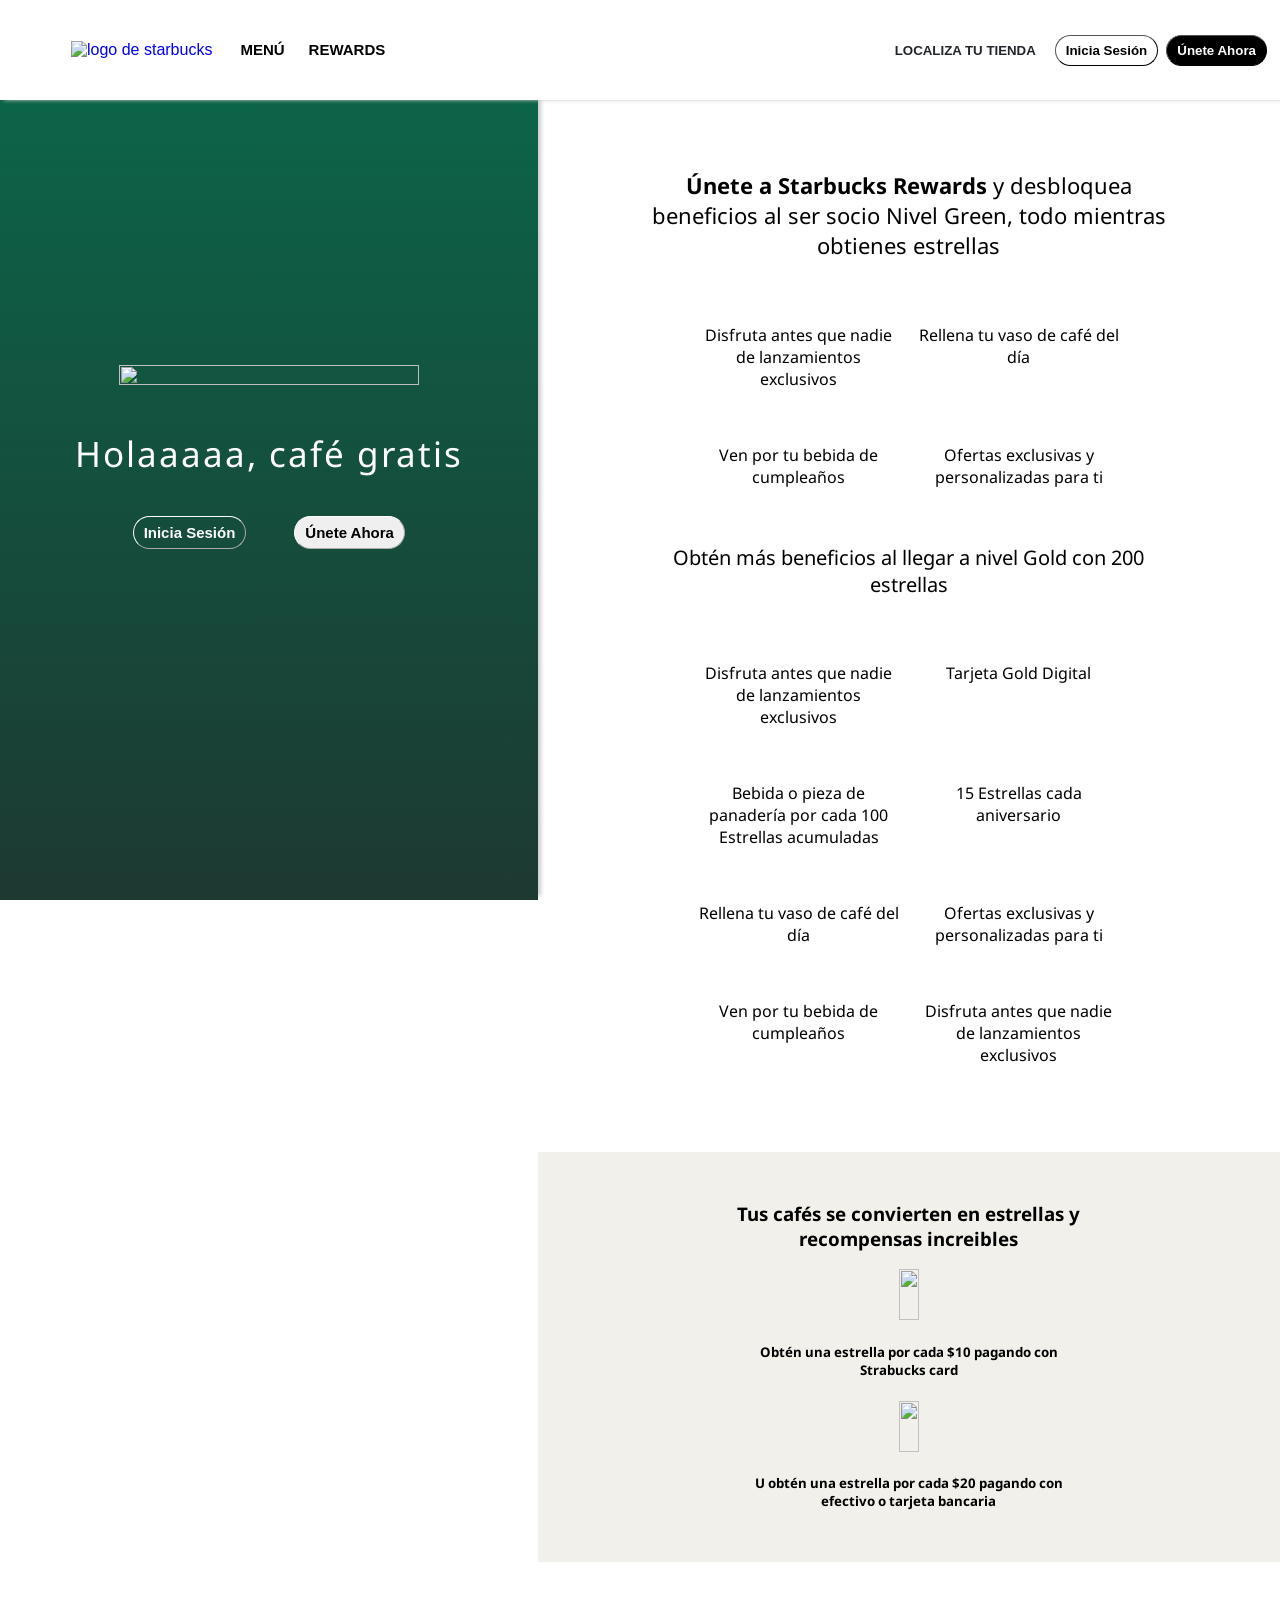
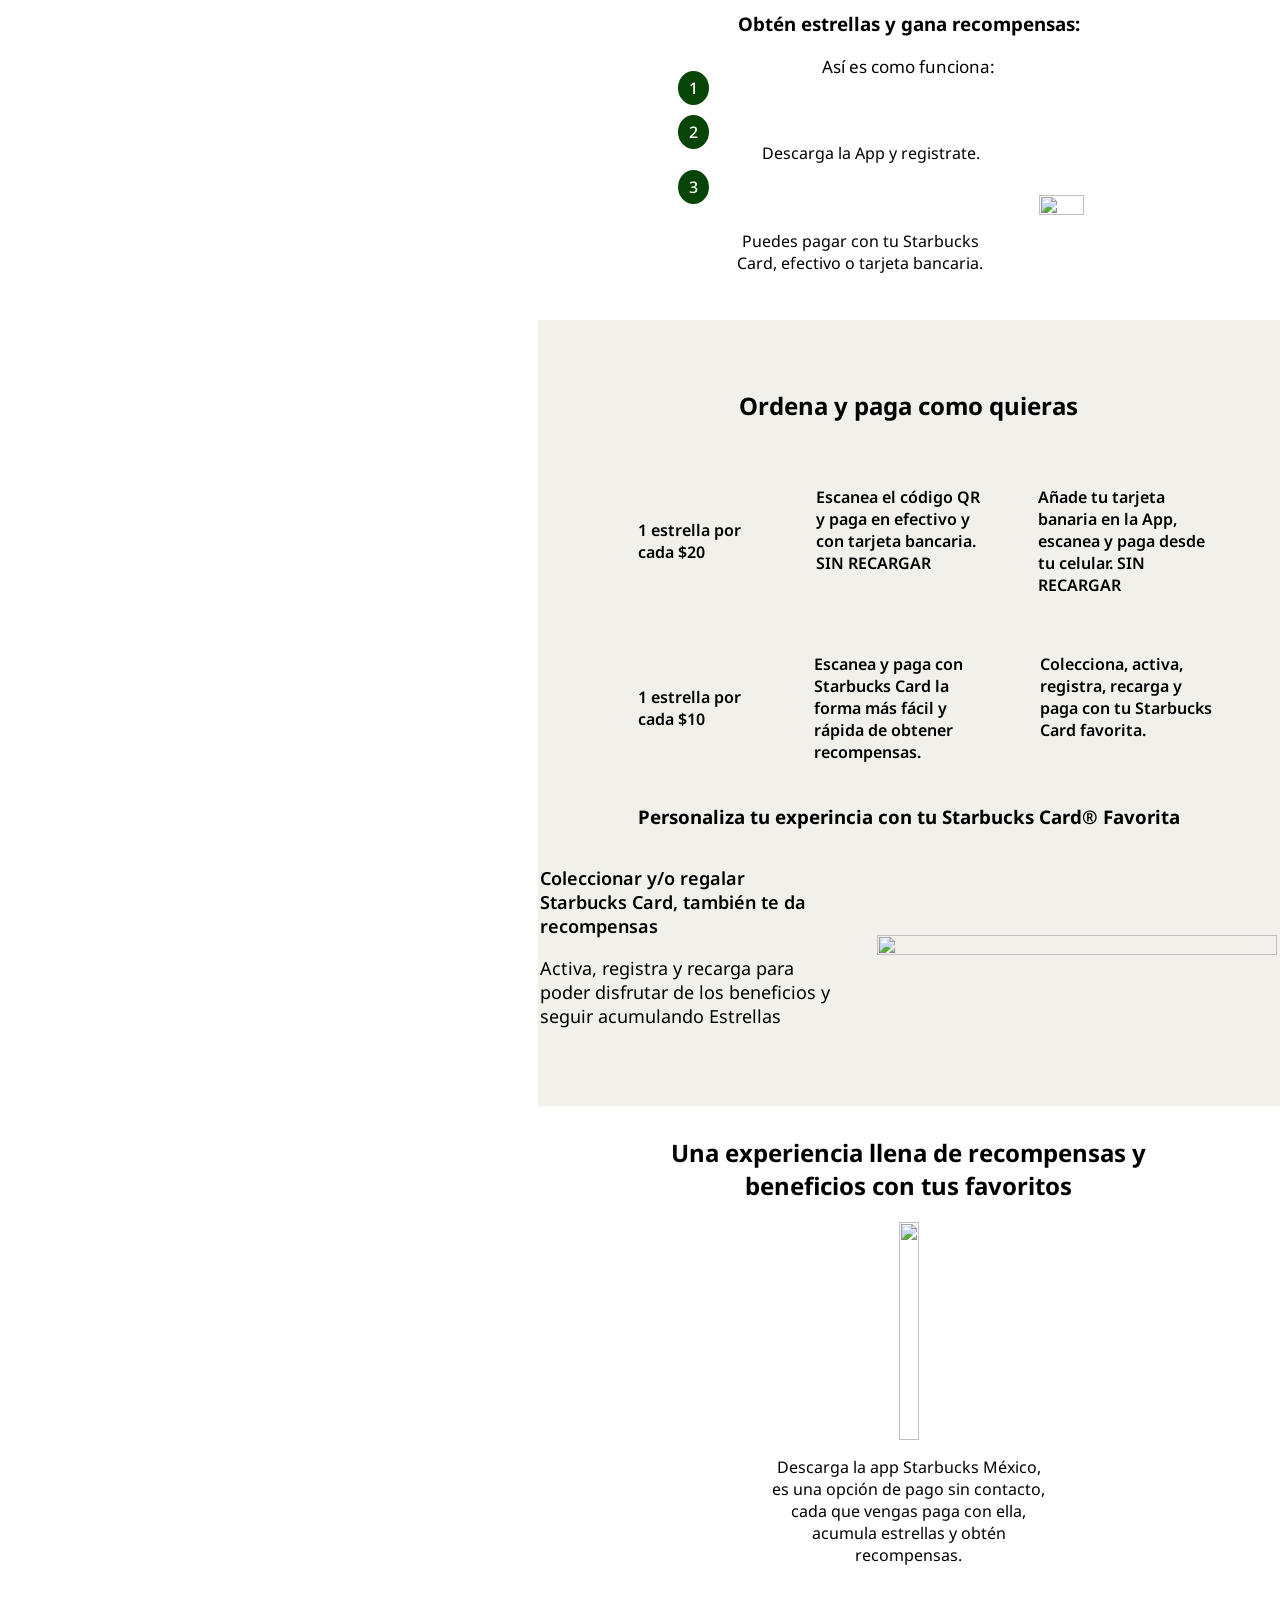
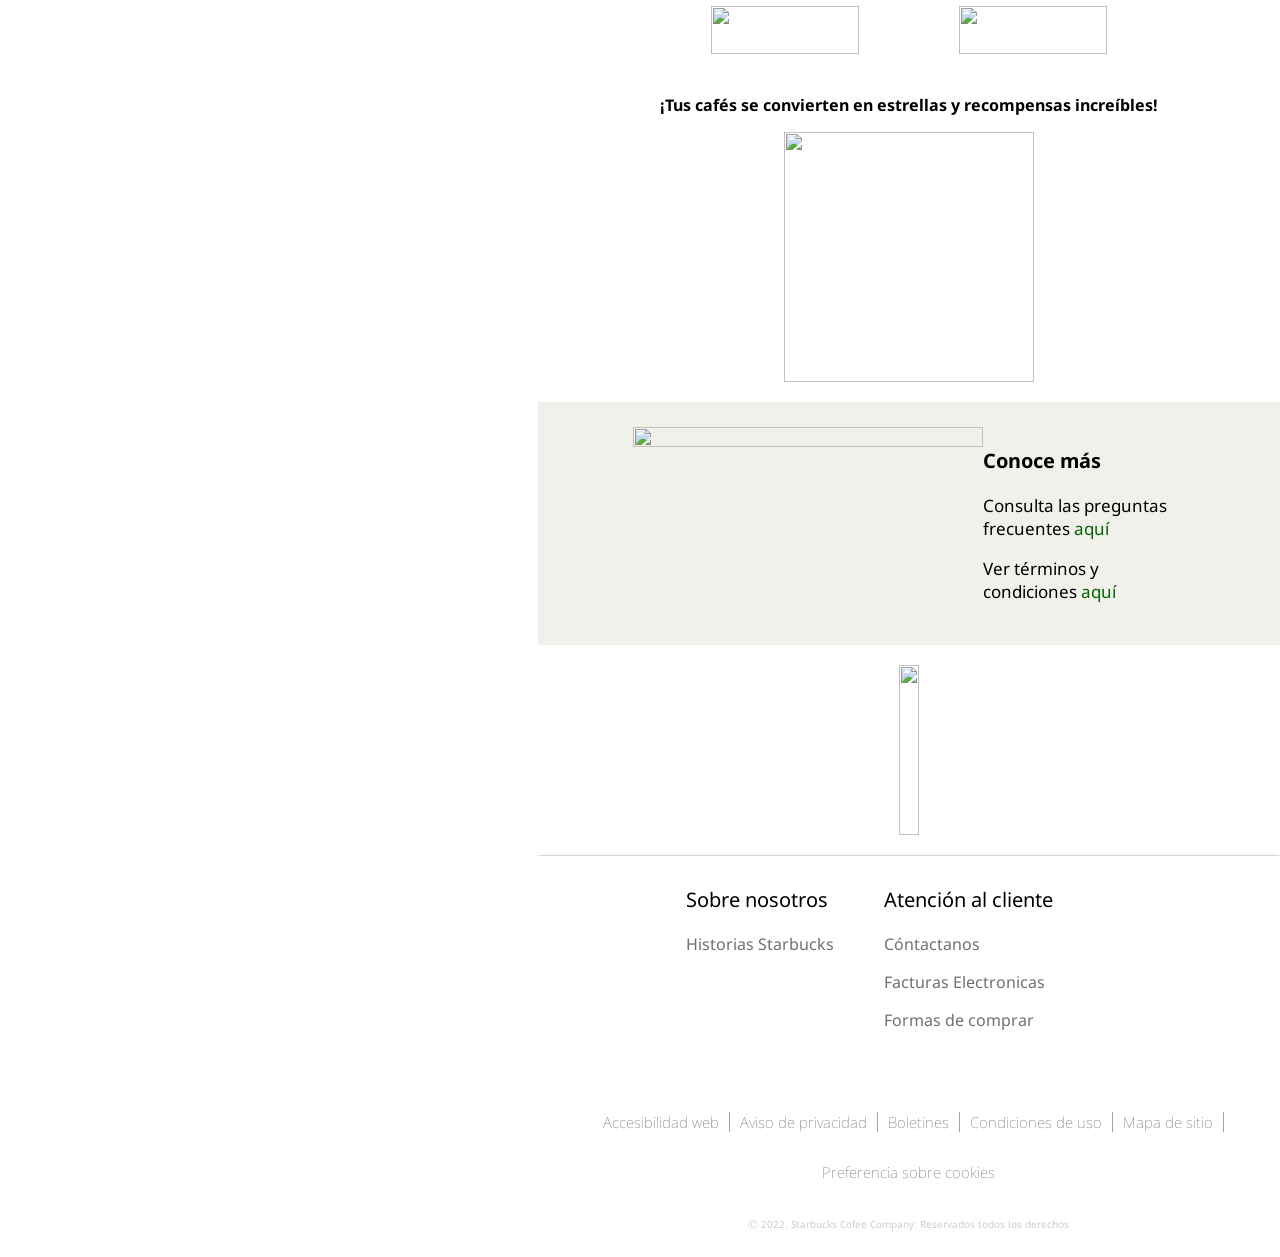
==== commit afe383a5: "homepage" ====
--- a/index.html
+++ b/index.html
@@ -13,7 +13,7 @@
 
     <nav>
         <section class="nav_sides">
-            <img id="logo_navbar" src="https://images.seeklogo.com/logo-png/35/2/starbucks-logo-png_seeklogo-354127.png" alt="logo de starbucks">
+            <a href="homepage.html"><img id="logo_navbar" src="https://images.seeklogo.com/logo-png/35/2/starbucks-logo-png_seeklogo-354127.png" alt="logo de starbucks"></a>
             <div class="textos_navbar_left"><a class="botones_left" href="menu.html">MENÚ</a></div>
             <div class="textos_navbar_left"><a class="botones_left" href="">REWARDS</a></div>
         </section>
--- a/style.css
+++ b/style.css
@@ -468,4 +468,114 @@
             border-color: rgb(241, 240, 235)
         }
 
-a{text-decoration: none;}+a{text-decoration: none;}
+
+#main_homepage{
+    margin: 0px 5vw 30px 5vw;
+}
+
+    .imagen_container_homepage{
+        width: 45vw;
+        height: fit-content;
+    }
+
+    .texto_container_homepage{
+        width: 39vw;
+        text-align: center;
+        display: flex;
+        flex-direction: column;
+        justify-content: center;
+        align-items: center;
+        margin: 0 50px 0 50px;
+        font-size: 19px;
+        letter-spacing: 1.5px;
+        
+    }
+
+    .container_homepage{
+        display: flex;
+        width: 100%;
+
+    }
+
+        #c_hp_1{
+            margin-top: 100px;
+            background-color:rgb(247, 240, 228) ;
+            color: rgb(0, 117, 74);
+            }
+
+        #c_hp_2{
+            margin-top: 25px;
+            background-color:rgb(209, 209, 170) ;
+            color: rgb(50, 70, 47);
+            flex-direction: row-reverse;
+            }
+
+        #c_hp_3{
+            margin-top: 25px;
+            background-color:rgb(0, 117, 74) ;
+            color: white;
+            }
+        
+        #c_hp_4{
+            margin-top: 25px;
+            background-color:rgb(50, 70, 47) ;
+            color: rgb(209, 209, 170);
+            flex-direction: row-reverse;
+            }
+
+        #c_hp_5{
+            margin-top: 25px;
+            background-color:rgb(0, 117, 74) ;
+            color: rgb(209, 209, 170);
+            }
+
+    #container_homepage_6{
+        display: grid;
+        grid-template-columns: 1fr 1fr;
+        gap: 1em;
+        justify-items: center ;
+        margin-top: 30px;
+        text-align: center;
+        font-size: 19px;
+        letter-spacing: 1.5px;
+        
+    }        
+
+        .img_c_hp_6{
+            width: 44vw;
+        }
+        .texto_c_hp_6{
+           
+            text-align: center;
+        }
+
+        .botones_homepage{
+           font-family: "Noto Sans";
+           font-size: 16px;
+           font-weight: 550; 
+           border-radius: 30px;
+            border-width: 1px;
+           padding: 3px 12px 3px 12px; 
+        }
+            #boton_homepage_1{
+                background-color:rgb(247, 240, 228) ;
+                color: rgb(0, 117, 74);
+                border-color: rgb(0, 117, 74);
+                margin-top: 10px;
+                
+            }
+
+            #boton_homepage_2{
+                background-color:rgb(0, 117, 74);
+                color: rgb(209, 209, 170);
+                border-color: rgb(209, 209, 170);
+                margin-bottom: 20px;
+            }
+
+            #boton_homepage_3{
+                background-color:rgb(247, 240, 228);
+                color:rgb(50, 70, 47);
+                border-color: rgb(50, 70, 47);;
+                margin-bottom: 20px;
+            }
